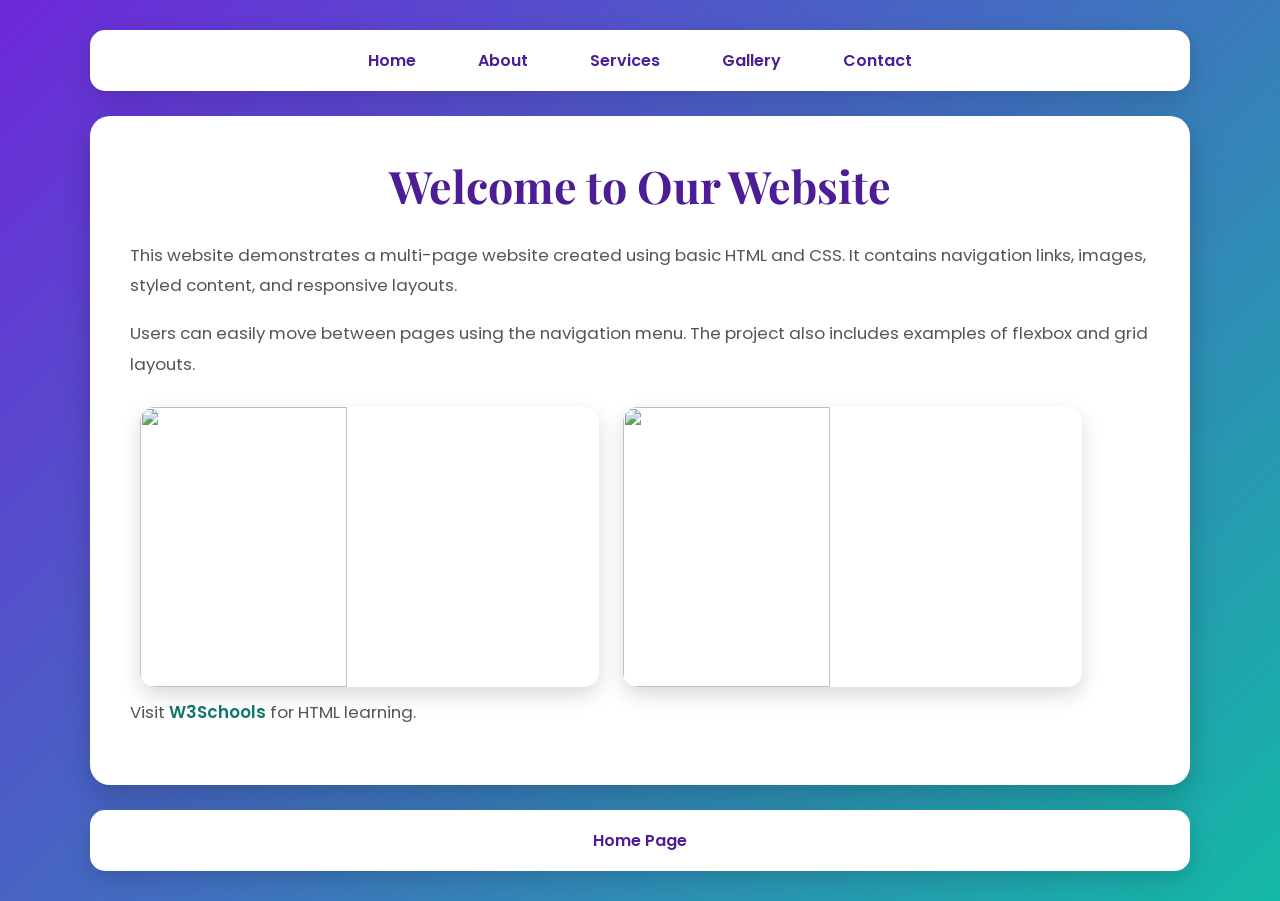
==== index.html @ ef97f538 "Initial commit" ====
<!DOCTYPE html>
<html>
<head>
    <title>Home</title>
    <link rel="stylesheet" href="style.css">
</head>
<body>

<!-- Navigation Bar -->
<nav>
    <a href="index.html">Home</a>
    <a href="about.html">About</a>
    <a href="services.html">Services</a>
    <a href="gallery.html">Gallery</a>
    <a href="contact.html">Contact</a>
</nav>

<div class="container">
    <h1>Welcome to Our Website</h1>

    <p>This website demonstrates a multi-page website created using basic HTML and CSS. It contains navigation links, images, styled content, and responsive layouts.</p>

    <p>Users can easily move between pages using the navigation menu. The project also includes examples of flexbox and grid layouts.</p>

    <img src="https://picsum.photos/500/300?1">
    <img src="https://picsum.photos/500/300?2">

    <p>
        Visit
        <a href="https://www.w3schools.com" target="_blank">W3Schools</a>
        for HTML learning.
    </p>
</div>

<div class="footer">
    Home Page
</div>

</body>
</html>
---- style.css ----
/* Google Fonts */
@import url('https://fonts.googleapis.com/css2?family=Poppins:wght@300;400;500;600&family=Playfair+Display:wght@600&display=swap');

/* Reset */
*{
    margin:0;
    padding:0;
    box-sizing:border-box;
}

/* Body Background */
body{
    font-family:'Poppins', sans-serif;
    background:linear-gradient(135deg,#6d28d9,#14b8a6);
    min-height:100vh;
    color:#333;
    padding:30px;
}

/* Navigation */
nav{
    max-width:1100px;
    margin:0 auto 25px;
    background:#ffffff;
    padding:18px;
    border-radius:15px;
    text-align:center;
    box-shadow:0 8px 25px rgba(0,0,0,0.15);
}

nav a{
    text-decoration:none;
    color:#4c1d95;
    font-weight:600;
    margin:0 15px;
    padding:8px 14px;
    border-radius:8px;
    transition:0.3s;
}

nav a:hover{
    background:#14b8a6;
    color:white;
}

/* Main Card */
.container{
    max-width:1100px;
    margin:auto;
    background:white;
    border-radius:20px;
    padding:40px;
    box-shadow:0 12px 30px rgba(0,0,0,0.2);
}

/* Headings */
h1{
    font-family:'Playfair Display', serif;
    text-align:center;
    color:#4c1d95;
    margin-bottom:25px;
    font-size:2.8rem;
}

/* Paragraphs */
p{
    font-size:1.05rem;
    line-height:1.8;
    margin-bottom:18px;
    color:#555;
}

/* Images */
img{
    width:45%;
    height:280px;
    object-fit:cover;
    border-radius:15px;
    margin:10px;
    box-shadow:0 8px 20px rgba(0,0,0,0.15);
    transition:0.4s;
}

img:hover{
    transform:scale(1.04);
}

/* Flex Layout */
.flex-container{
    display:flex;
    justify-content:center;
    gap:20px;
    flex-wrap:wrap;
    margin-top:20px;
}

/* Grid Layout */
.grid-container{
    display:grid;
    grid-template-columns:repeat(2,1fr);
    gap:20px;
    margin-top:20px;
}

/* External Links */
.container a{
    color:#0f766e;
    font-weight:600;
    text-decoration:none;
}

.container a:hover{
    text-decoration:underline;
}

/* Footer */
.footer{
    max-width:1100px;
    margin:25px auto 0;
    background:white;
    text-align:center;
    padding:18px;
    border-radius:15px;
    color:#4c1d95;
    font-weight:600;
    box-shadow:0 8px 25px rgba(0,0,0,0.15);
}

/* Mobile Responsive */
@media(max-width:768px){

    body{
        padding:15px;
    }

    .container{
        padding:25px;
    }

    img{
        width:100%;
        height:auto;
    }

    .grid-container{
        grid-template-columns:1fr;
    }

    nav a{
        display:inline-block;
        margin:6px;
    }

    h1{
        font-size:2rem;
    }
}
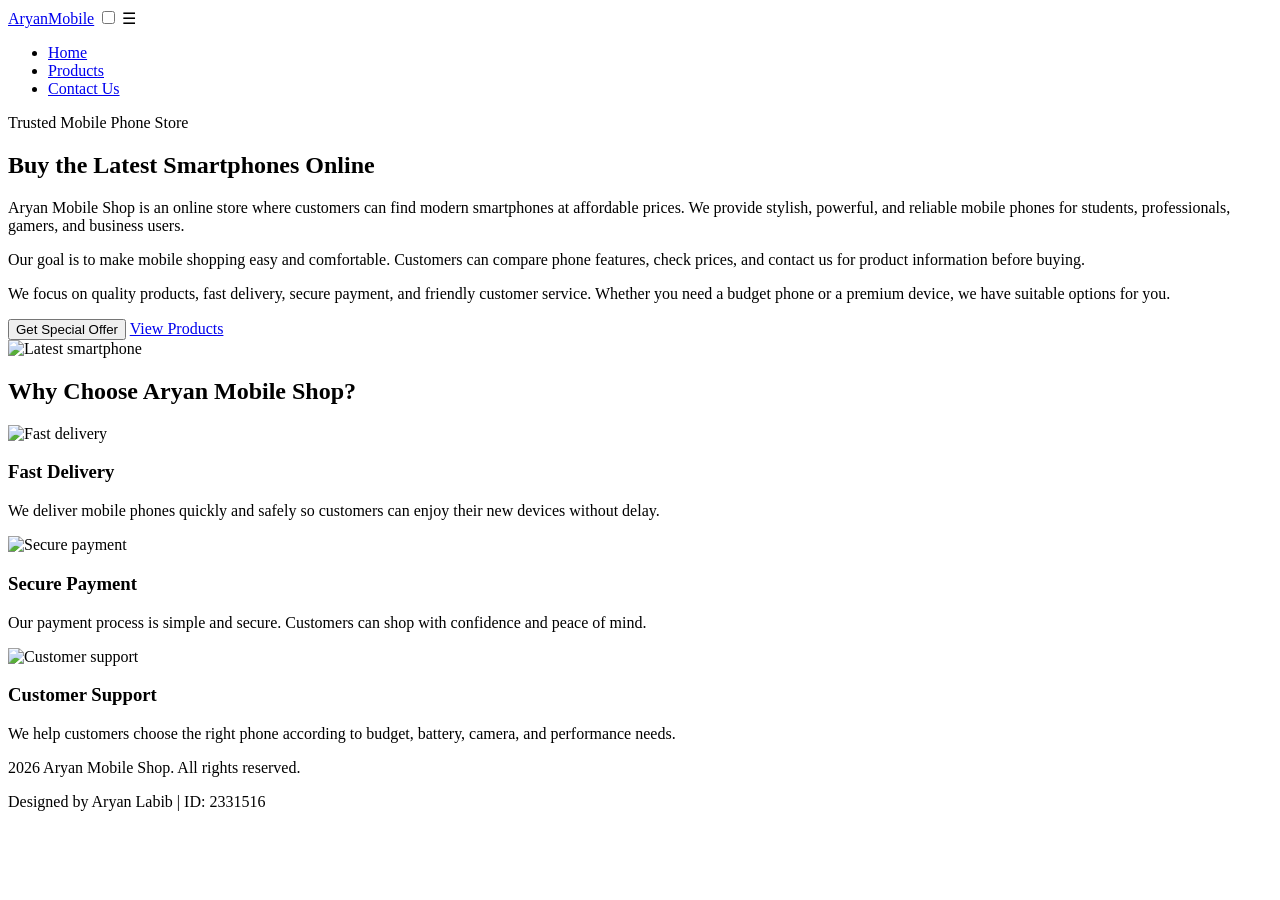
==== commit 5fec4023: "Update files from workspace" ====
--- a/index.html
+++ b/index.html
@@ -1,40 +1,96 @@
+<!-- index.html -->
 <!DOCTYPE html>
-<html>
+<html lang="en">
 <head>
-    <title>Home</title>
-    <link rel="stylesheet" href="style.css">
+    <meta charset="UTF-8">
+    <meta name="viewport" content="width=device-width, initial-scale=1.0">
+    <title>Aryan Mobile Shop | Home</title>
+    <link rel="stylesheet" href="css/style.css">
 </head>
 <body>
+    <!-- Name: Aryan Labib | ID: 2331516 -->
 
-<!-- Navigation Bar -->
-<nav>
-    <a href="index.html">Home</a>
-    <a href="about.html">About</a>
-    <a href="services.html">Services</a>
-    <a href="gallery.html">Gallery</a>
-    <a href="contact.html">Contact</a>
-</nav>
+    <header>
+        <nav class="navbar">
+            <a href="index.html" class="logo">Aryan<span>Mobile</span></a>
 
-<div class="container">
-    <h1>Welcome to Our Website</h1>
+            <input type="checkbox" id="menu-toggle">
+            <label for="menu-toggle" class="menu-icon">☰</label>
 
-    <p>This website demonstrates a multi-page website created using basic HTML and CSS. It contains navigation links, images, styled content, and responsive layouts.</p>
+            <ul class="nav-links">
+                <li><a class="active" href="index.html">Home</a></li>
+                <li><a href="products.html">Products</a></li>
+                <li><a href="contact.html">Contact Us</a></li>
+            </ul>
+        </nav>
+    </header>
 
-    <p>Users can easily move between pages using the navigation menu. The project also includes examples of flexbox and grid layouts.</p>
+    <main>
+        <section class="hero home-flex">
+            <div class="hero-text">
+                <p class="small-title">Trusted Mobile Phone Store</p>
+                <h1>Buy the Latest Smartphones Online</h1>
 
-    <img src="https://picsum.photos/500/300?1">
-    <img src="https://picsum.photos/500/300?2">
+                <p>
+                    Aryan Mobile Shop is an online store where customers can find modern smartphones at affordable prices.
+                    We provide stylish, powerful, and reliable mobile phones for students, professionals, gamers, and business users.
+                </p>
 
-    <p>
-        Visit
-        <a href="https://www.w3schools.com" target="_blank">W3Schools</a>
-        for HTML learning.
-    </p>
-</div>
+                <p>
+                    Our goal is to make mobile shopping easy and comfortable. Customers can compare phone features,
+                    check prices, and contact us for product information before buying.
+                </p>
 
-<div class="footer">
-    Home Page
-</div>
+                <p>
+                    We focus on quality products, fast delivery, secure payment, and friendly customer service.
+                    Whether you need a budget phone or a premium device, we have suitable options for you.
+                </p>
 
+                <button onclick="showOffer()" class="btn primary-btn">Get Special Offer</button>
+                <a href="products.html" class="btn secondary-btn">View Products</a>
+            </div>
+
+            <div class="hero-img">
+                <img src="https://placehold.co/500x400/2563eb/ffffff?text=Latest+Smartphone" alt="Latest smartphone">
+            </div>
+        </section>
+
+        <section class="section">
+            <h2>Why Choose Aryan Mobile Shop?</h2>
+
+            <div class="cards">
+                <div class="card">
+                    <img src="https://placehold.co/300x200/1d4ed8/ffffff?text=Fast+Delivery" alt="Fast delivery">
+                    <h3>Fast Delivery</h3>
+                    <p>
+                        We deliver mobile phones quickly and safely so customers can enjoy their new devices without delay.
+                    </p>
+                </div>
+
+                <div class="card">
+                    <img src="https://placehold.co/300x200/059669/ffffff?text=Secure+Payment" alt="Secure payment">
+                    <h3>Secure Payment</h3>
+                    <p>
+                        Our payment process is simple and secure. Customers can shop with confidence and peace of mind.
+                    </p>
+                </div>
+
+                <div class="card">
+                    <img src="https://placehold.co/300x200/7c3aed/ffffff?text=Customer+Support" alt="Customer support">
+                    <h3>Customer Support</h3>
+                    <p>
+                        We help customers choose the right phone according to budget, battery, camera, and performance needs.
+                    </p>
+                </div>
+            </div>
+        </section>
+    </main>
+
+    <footer>
+        <p>2026 Aryan Mobile Shop. All rights reserved.</p>
+        <p>Designed by Aryan Labib | ID: 2331516</p>
+    </footer>
+
+    <script src="js/script.js"></script>
 </body>
 </html>
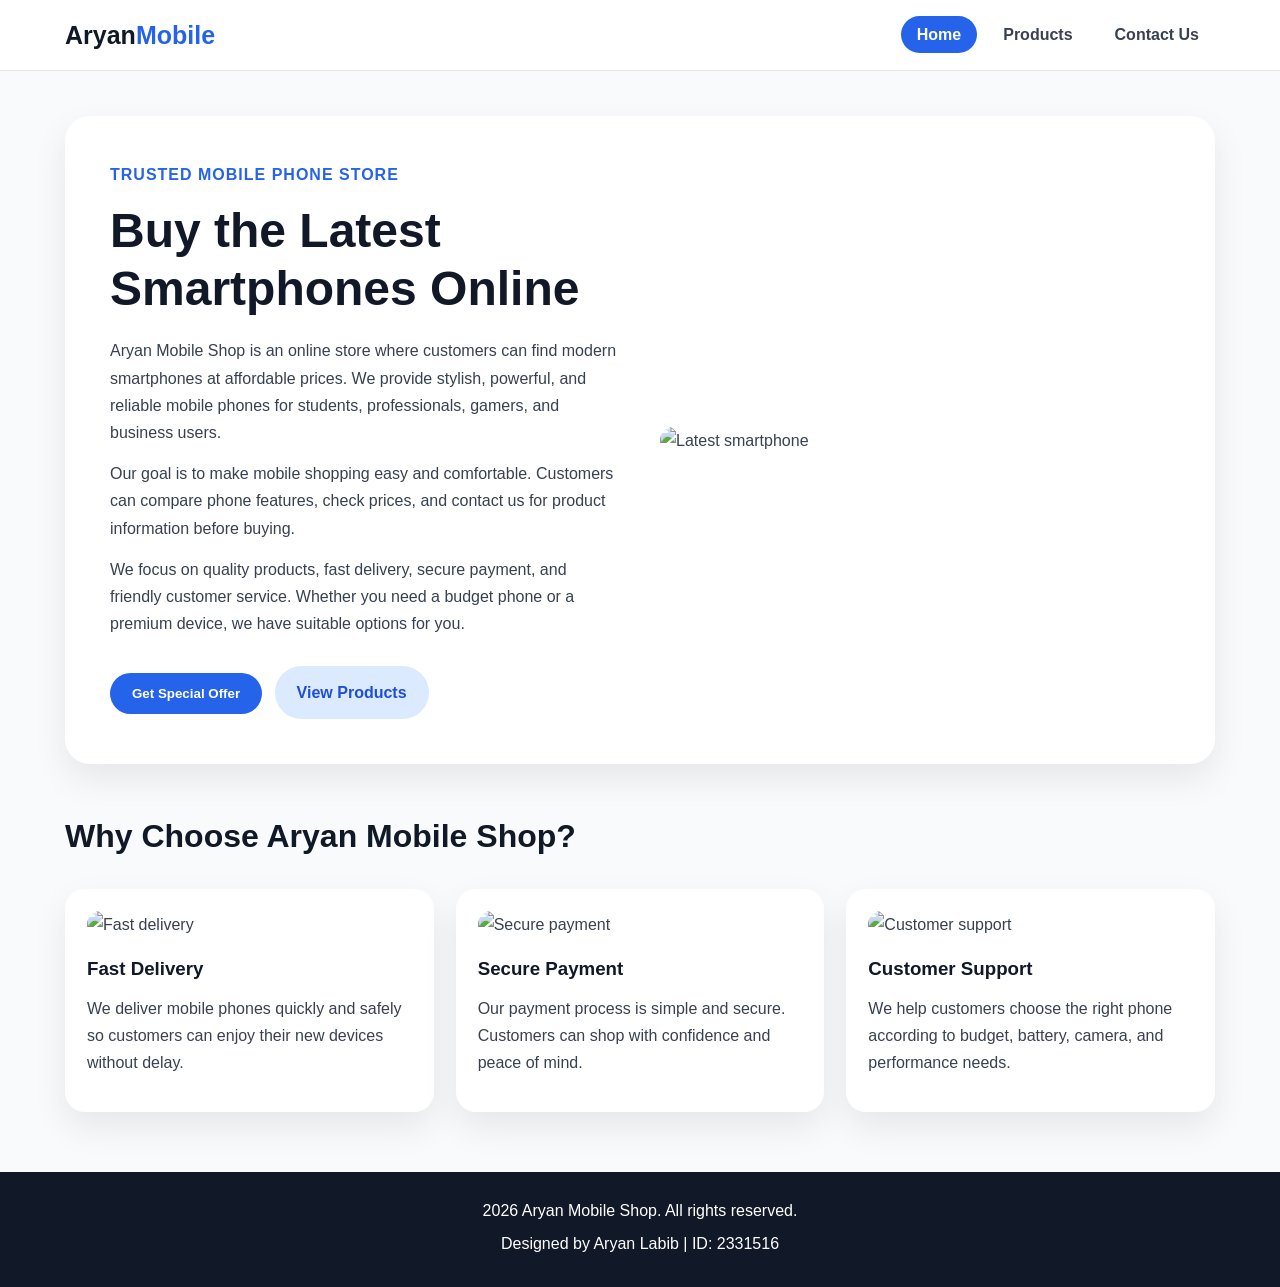
==== commit b7389ad7: "Update project files" ====
--- a/index.html
+++ b/index.html
@@ -5,7 +5,7 @@
     <meta charset="UTF-8">
     <meta name="viewport" content="width=device-width, initial-scale=1.0">
     <title>Aryan Mobile Shop | Home</title>
-    <link rel="stylesheet" href="css/style.css">
+    <link rel="stylesheet" href="style.css">
 </head>
 <body>
     <!-- Name: Aryan Labib | ID: 2331516 -->
@@ -91,6 +91,6 @@
         <p>Designed by Aryan Labib | ID: 2331516</p>
     </footer>
 
-    <script src="js/script.js"></script>
+    <script src="script.js"></script>
 </body>
 </html>
--- a/style.css
+++ b/style.css
@@ -0,0 +1,338 @@
+/*style.css */
+
+* {
+    margin: 0;
+    padding: 0;
+    box-sizing: border-box;
+}
+
+body {
+    font-family: Arial, Helvetica, sans-serif;
+    background-color: #f8fafc;
+    color: #374151;
+    line-height: 1.7;
+}
+
+img {
+    max-width: 100%;
+    display: block;
+    border-radius: 15px;
+}
+
+a {
+    text-decoration: none;
+}
+
+header {
+    background-color: #ffffff;
+    border-bottom: 1px solid #e5e7eb;
+    position: sticky;
+    top: 0;
+    z-index: 100;
+}
+
+.navbar {
+    width: 90%;
+    max-width: 1150px;
+    margin: auto;
+    min-height: 70px;
+    display: flex;
+    align-items: center;
+    justify-content: space-between;
+}
+
+.logo {
+    color: #111827;
+    font-size: 25px;
+    font-weight: bold;
+}
+
+.logo span {
+    color: #2563eb;
+}
+
+.nav-links {
+    display: flex;
+    list-style: none;
+    gap: 10px;
+}
+
+.nav-links a {
+    color: #374151;
+    font-weight: bold;
+    padding: 10px 16px;
+    border-radius: 30px;
+    transition: 0.3s;
+}
+
+.nav-links a:hover,
+.nav-links a.active {
+    background-color: #2563eb;
+    color: white;
+}
+
+#menu-toggle {
+    display: none;
+}
+
+.menu-icon {
+    display: none;
+    font-size: 28px;
+    cursor: pointer;
+}
+
+.hero {
+    width: 90%;
+    max-width: 1150px;
+    margin: 45px auto;
+    background-color: white;
+    padding: 45px;
+    border-radius: 25px;
+    box-shadow: 0 15px 35px rgba(0, 0, 0, 0.08);
+}
+
+/* Required flex CSS property for home page */
+.home-flex {
+    display: flex;
+    align-items: center;
+    gap: 40px;
+}
+
+.hero-text,
+.hero-img {
+    flex: 1;
+}
+
+.small-title {
+    color: #2563eb;
+    text-transform: uppercase;
+    font-weight: bold;
+    letter-spacing: 1px;
+}
+
+h1 {
+    color: #111827;
+    font-size: 48px;
+    line-height: 1.2;
+    margin-bottom: 20px;
+}
+
+h2 {
+    color: #111827;
+    font-size: 32px;
+    margin-bottom: 15px;
+}
+
+h3 {
+    color: #111827;
+    margin-bottom: 10px;
+}
+
+p {
+    margin-bottom: 14px;
+}
+
+.btn {
+    display: inline-block;
+    border: none;
+    padding: 13px 22px;
+    border-radius: 30px;
+    font-weight: bold;
+    cursor: pointer;
+    margin-top: 15px;
+    margin-right: 8px;
+    transition: 0.3s;
+}
+
+.primary-btn {
+    background-color: #2563eb;
+    color: white;
+}
+
+.primary-btn:hover {
+    background-color: #1d4ed8;
+    transform: translateY(-3px);
+}
+
+.secondary-btn {
+    background-color: #dbeafe;
+    color: #1d4ed8;
+}
+
+.secondary-btn:hover {
+    background-color: #bfdbfe;
+    transform: translateY(-3px);
+}
+
+.section {
+    width: 90%;
+    max-width: 1150px;
+    margin: 45px auto;
+}
+
+.cards {
+    display: flex;
+    gap: 22px;
+    margin-top: 25px;
+}
+
+.card {
+    flex: 1;
+    background-color: white;
+    padding: 22px;
+    border-radius: 20px;
+    box-shadow: 0 15px 35px rgba(0, 0, 0, 0.08);
+}
+
+.card img {
+    margin-bottom: 15px;
+}
+
+.page-title {
+    width: 90%;
+    max-width: 1150px;
+    margin: 45px auto 25px;
+    text-align: center;
+    background: linear-gradient(135deg, #ffffff, #dbeafe);
+    padding: 45px;
+    border-radius: 25px;
+    box-shadow: 0 15px 35px rgba(0, 0, 0, 0.08);
+}
+
+/* Required grid CSS property for product page */
+.product-grid {
+    display: grid;
+    grid-template-columns: repeat(3, 1fr);
+    gap: 24px;
+}
+
+.product-card {
+    background-color: white;
+    padding: 24px;
+    text-align: center;
+    border-radius: 20px;
+    box-shadow: 0 15px 35px rgba(0, 0, 0, 0.08);
+}
+
+.product-card img {
+    margin-bottom: 18px;
+}
+
+.price {
+    color: #2563eb;
+    font-size: 24px;
+    font-weight: bold;
+}
+
+.contact-section {
+    display: flex;
+    gap: 30px;
+    align-items: flex-start;
+}
+
+.contact-info {
+    flex: 1;
+}
+
+.contact-form {
+    flex: 1;
+    background-color: white;
+    padding: 25px;
+    border-radius: 20px;
+    box-shadow: 0 15px 35px rgba(0, 0, 0, 0.08);
+}
+
+.contact-images {
+    display: flex;
+    gap: 15px;
+    margin-top: 20px;
+}
+
+.contact-form label {
+    display: block;
+    font-weight: bold;
+    margin-top: 14px;
+    margin-bottom: 6px;
+}
+
+.contact-form input,
+.contact-form select,
+.contact-form textarea {
+    width: 100%;
+    padding: 12px;
+    border: 1px solid #d1d5db;
+    border-radius: 12px;
+    font-size: 15px;
+    outline: none;
+}
+
+.contact-form input:focus,
+.contact-form select:focus,
+.contact-form textarea:focus {
+    border-color: #2563eb;
+}
+
+footer {
+    background-color: #111827;
+    color: white;
+    text-align: center;
+    padding: 25px 10px;
+    margin-top: 60px;
+}
+
+footer p {
+    margin-bottom: 5px;
+}
+
+@media (max-width: 850px) {
+    .menu-icon {
+        display: block;
+    }
+
+    .nav-links {
+        display: none;
+        position: absolute;
+        top: 70px;
+        left: 0;
+        right: 0;
+        background-color: white;
+        flex-direction: column;
+        padding: 20px;
+        border-bottom: 1px solid #e5e7eb;
+    }
+
+    #menu-toggle:checked ~ .nav-links {
+        display: flex;
+    }
+
+    .home-flex,
+    .cards,
+    .contact-section,
+    .contact-images {
+        flex-direction: column;
+    }
+
+    .product-grid {
+        grid-template-columns: repeat(2, 1fr);
+    }
+
+    h1 {
+        font-size: 36px;
+    }
+}
+
+@media (max-width: 550px) {
+    .product-grid {
+        grid-template-columns: 1fr;
+    }
+
+    .hero,
+    .page-title {
+        padding: 25px;
+    }
+
+    .btn {
+        width: 100%;
+        text-align: center;
+    }
+}
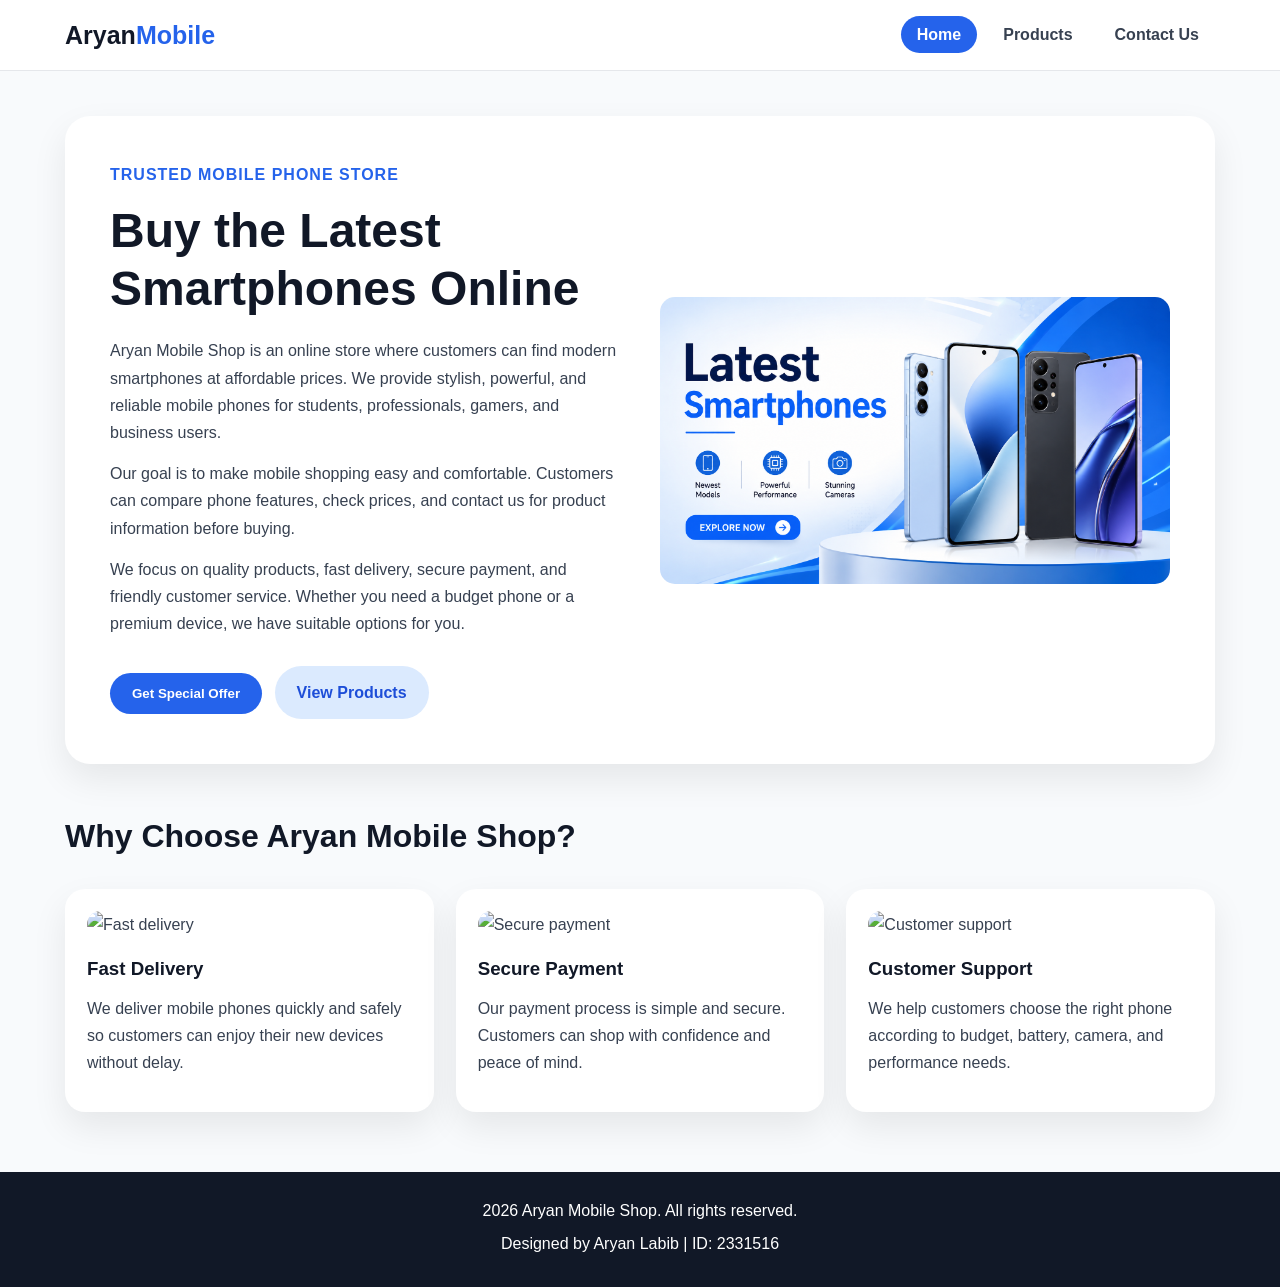
==== commit 32b9a1d6: "Fix broken image paths" ====
--- a/index.html
+++ b/index.html
@@ -51,7 +51,7 @@
             </div>
 
             <div class="hero-img">
-                <img src="https://placehold.co/500x400/2563eb/ffffff?text=Latest+Smartphone" alt="Latest smartphone">
+                <img src="latest%20smartphone.png" alt="Latest smartphone">
             </div>
         </section>
 
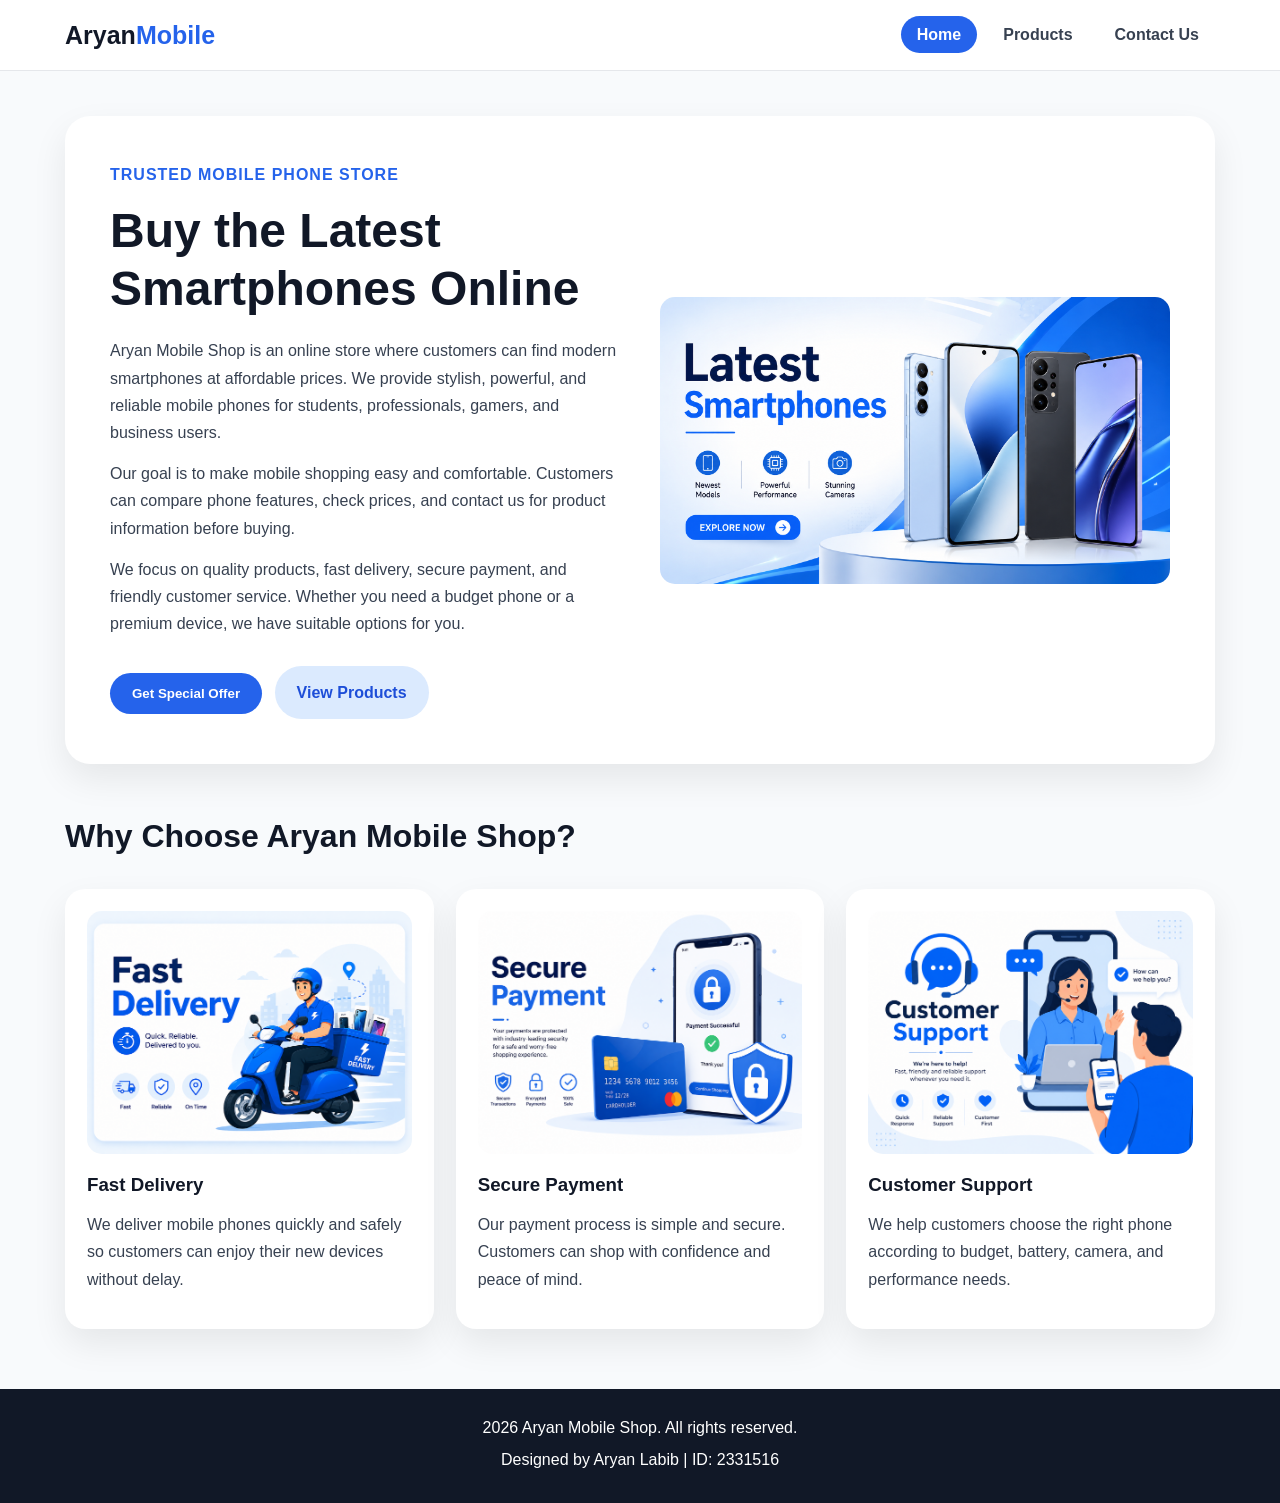
==== commit c9707017: "Update project files" ====
--- a/index.html
+++ b/index.html
@@ -60,7 +60,7 @@
 
             <div class="cards">
                 <div class="card">
-                    <img src="https://placehold.co/300x200/1d4ed8/ffffff?text=Fast+Delivery" alt="Fast delivery">
+                    <img src="fastdelivery.png" alt="Fast delivery">
                     <h3>Fast Delivery</h3>
                     <p>
                         We deliver mobile phones quickly and safely so customers can enjoy their new devices without delay.
@@ -68,7 +68,7 @@
                 </div>
 
                 <div class="card">
-                    <img src="https://placehold.co/300x200/059669/ffffff?text=Secure+Payment" alt="Secure payment">
+                    <img src="securepayment.png" alt="Secure payment">
                     <h3>Secure Payment</h3>
                     <p>
                         Our payment process is simple and secure. Customers can shop with confidence and peace of mind.
@@ -76,7 +76,7 @@
                 </div>
 
                 <div class="card">
-                    <img src="https://placehold.co/300x200/7c3aed/ffffff?text=Customer+Support" alt="Customer support">
+                    <img src="customersupport.png" alt="Customer support">
                     <h3>Customer Support</h3>
                     <p>
                         We help customers choose the right phone according to budget, battery, camera, and performance needs.
